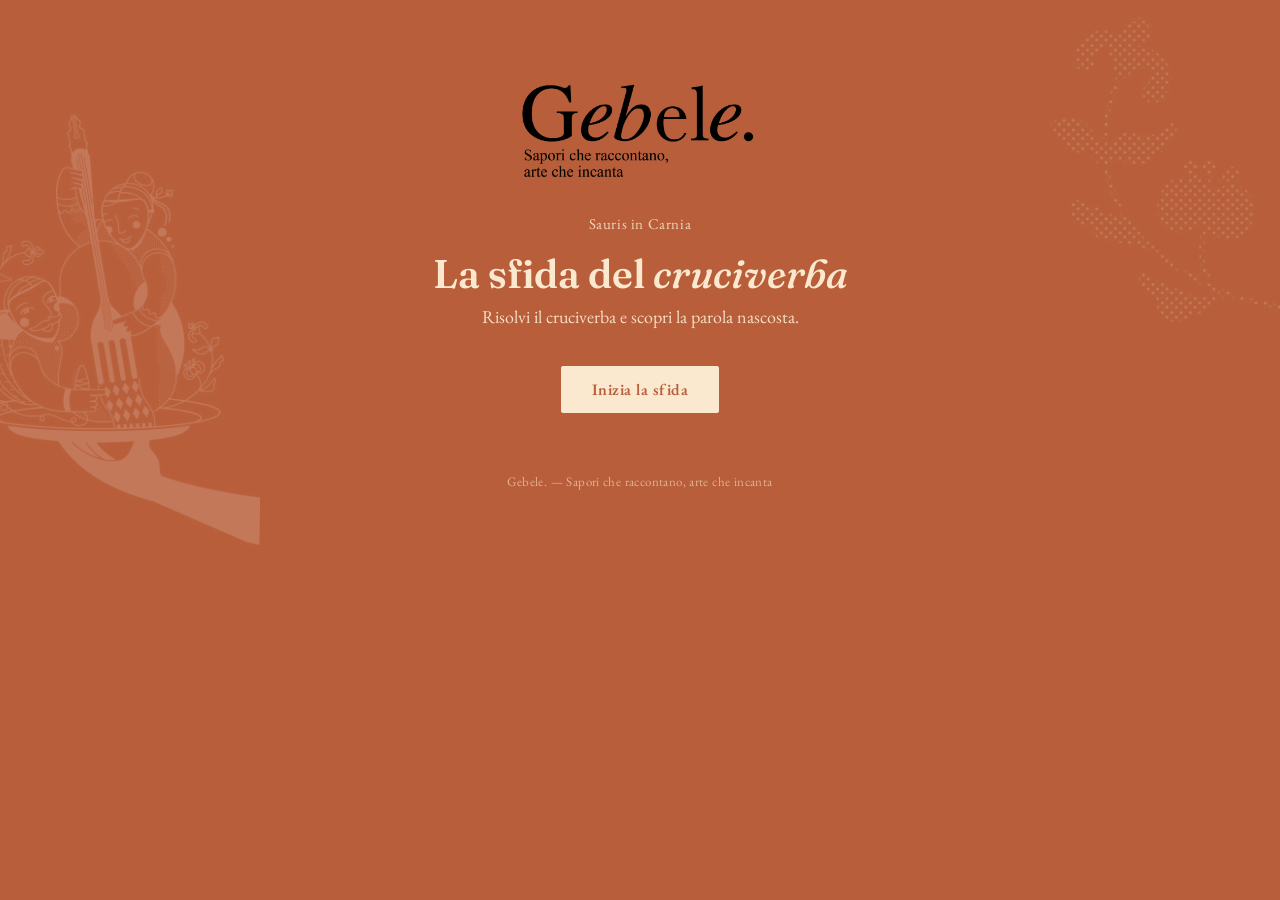
==== index.html @ 4e5e2b89 "Cruciverba Sauris per Gebele.: sito a tre pagine intro, cruciverba con parola nascosta e pagina di v" ====
<!DOCTYPE html>
<html lang="it">
<head>
<meta charset="UTF-8">
<meta name="viewport" content="width=device-width, initial-scale=1.0">
<title>Gebele. &mdash; La sfida del cruciverba</title>
<link rel="preconnect" href="https://fonts.googleapis.com">
<link rel="preconnect" href="https://fonts.gstatic.com" crossorigin>
<link href="https://fonts.googleapis.com/css2?family=Fraunces:ital,opsz,wght@0,9..144,400;0,9..144,600;1,9..144,500&family=EB+Garamond:ital,wght@0,400;0,600;1,400&display=swap" rel="stylesheet">
<link rel="stylesheet" href="style.css">
</head>
<body>

  <img class="decor top-right" src="img/dotted.jpg" alt="">
  <img class="decor bottom-left" src="img/fork.jpg" alt="">

  <div class="wrap">
    <header>
      <img class="logo" src="img/logo.jpg" alt="Gebele.">
    </header>
    <p class="kicker">Sauris in Carnia</p>
    <h1 class="title">La sfida del <em>cruciverba</em></h1>
    <p class="intro">Risolvi il cruciverba e scopri la parola nascosta.</p>

    <div class="cta">
      <a class="btn primary" href="cruciverba.html">Inizia la sfida</a>
    </div>

    <footer>Gebele. &mdash; Sapori che raccontano, arte che incanta</footer>
  </div>

<script src="script.js"></script>
</body>
</html>
---- style.css ----
:root {
    --bg: #b85e3a;
    --cream: #fbe9cf;
    --ink: #1c1108;
    --yellow: #f2c14e;
    --yellow-ink: #5b3d0a;
  }
  * { box-sizing: border-box; }
  html, body {
    margin: 0;
    padding: 0;
    background: var(--bg);
    color: var(--cream);
    font-family: 'EB Garamond', Georgia, serif;
  }
  body {
    display: flex;
    flex-direction: column;
    align-items: center;
    padding: 48px 20px 80px;
    position: relative;
    overflow-x: hidden;
  }

  .decor {
    position: absolute;
    opacity: 0.16;
    mix-blend-mode: screen;
    filter: invert(1);
    pointer-events: none;
    z-index: 0;
  }
  .decor.top-right { top: -40px; right: -60px; width: 320px; }
  .decor.bottom-left { bottom: 0; left: -80px; width: 340px; transform: scaleX(-1); }

  .wrap {
    position: relative;
    z-index: 1;
    width: 100%;
    max-width: 760px;
  }

  header {
    text-align: center;
    margin-bottom: 8px;
    /* .wrap crea uno stacking context: senza uno sfondo qui il multiply del logo
       non ha nulla con cui fondersi e il JPEG mostra il suo riquadro bianco. */
    background: var(--bg);
  }
  header img.logo {
    width: min(340px, 70vw);
    mix-blend-mode: multiply;
  }

  .kicker {
    text-align: center;
    font-family: 'EB Garamond', serif;
    letter-spacing: 0.04em;
    font-size: 15px;
    color: var(--cream);
    opacity: 0.85;
    margin: 6px 0 2px;
  }

  h1.title {
    font-family: 'Fraunces', serif;
    font-weight: 600;
    font-size: clamp(28px, 5vw, 40px);
    text-align: center;
    margin: 18px 0 6px;
    line-height: 1.15;
  }
  h1.title em {
    font-style: italic;
    font-weight: 500;
  }

  p.intro {
    text-align: center;
    max-width: 480px;
    margin: 0 auto 36px;
    font-size: 18px;
    line-height: 1.5;
    color: var(--cream);
    opacity: 0.92;
  }

  .board-frame {
    background: rgba(0,0,0,0.14);
    border: 1px solid rgba(251,233,207,0.35);
    border-radius: 4px;
    padding: 24px 18px;
    margin-bottom: 12px;
    overflow-x: auto;
  }

  .grid {
    display: grid;
    grid-template-columns: repeat(15, minmax(24px, 34px));
    grid-template-rows: repeat(9, minmax(24px, 34px));
    gap: 3px;
    width: max-content;
    margin: 0 auto;
  }

  .cell {
    position: relative;
    background: var(--cream);
    border-radius: 2px;
  }
  .cell.hl {
    background: var(--yellow);
  }
  .cell input {
    width: 100%;
    height: 100%;
    border: none;
    background: transparent;
    text-align: center;
    text-transform: uppercase;
    font-family: 'Fraunces', serif;
    font-weight: 600;
    font-size: 16px;
    color: var(--ink);
    caret-color: var(--ink);
    padding: 0;
  }
  .cell.hl input { color: var(--yellow-ink); }
  .cell input:focus { outline: 2px solid var(--ink); outline-offset: -2px; }
  .cell.correct { box-shadow: inset 0 0 0 2px #3c6e3c; }
  .cell.wrong { box-shadow: inset 0 0 0 2px #8a2e2e; }

  .clue-num {
    position: absolute;
    top: 1px;
    left: 2px;
    font-size: 8px;
    font-family: 'EB Garamond', serif;
    color: var(--ink);
    opacity: 0.55;
    line-height: 1;
  }

  .hint {
    text-align: center;
    font-size: 14px;
    letter-spacing: 0.02em;
    color: var(--cream);
    opacity: 0.75;
    margin: 10px 0 40px;
  }
  .hint .sw {
    display: inline-block;
    width: 10px; height: 10px;
    background: var(--yellow);
    border-radius: 1px;
    margin-right: 6px;
    vertical-align: middle;
  }

  h2.section-title {
    font-family: 'Fraunces', serif;
    font-weight: 600;
    font-size: 22px;
    text-align: left;
    margin: 0 0 18px;
    border-bottom: 1px solid rgba(251,233,207,0.3);
    padding-bottom: 10px;
  }

  ul.clues {
    list-style: none;
    margin: 0 0 44px;
    padding: 0;
    display: flex;
    flex-direction: column;
    gap: 18px;
  }
  li.clue {
    display: flex;
    gap: 14px;
  }
  .clue-index {
    font-family: 'Fraunces', serif;
    font-weight: 600;
    font-size: 18px;
    color: var(--yellow);
    min-width: 22px;
  }
  .clue-title {
    margin: 0 0 3px;
    font-family: 'Fraunces', serif;
    font-style: italic;
    font-weight: 500;
    font-size: 16px;
    color: var(--cream);
  }
  .clue-text {
    margin: 0;
    font-size: 15.5px;
    line-height: 1.48;
    color: var(--cream);
    opacity: 0.88;
  }

  .actions {
    display: flex;
    justify-content: center;
    gap: 12px;
    margin-bottom: 20px;
  }
  button {
    font-family: 'EB Garamond', serif;
    font-size: 16px;
    letter-spacing: 0.03em;
    padding: 12px 30px;
    border-radius: 2px;
    border: 1px solid var(--cream);
    background: transparent;
    color: var(--cream);
    cursor: pointer;
  }
  button.primary {
    background: var(--cream);
    color: var(--bg);
    font-weight: 600;
  }
  button:hover { opacity: 0.85; }

  /* DEBUG: pulsante temporaneo di autocompletamento — rimuovere prima della pubblicazione definitiva */
  button.debug {
    border-style: dashed;
    font-size: 13px;
    opacity: 0.75;
  }

  #feedback {
    text-align: center;
    min-height: 28px;
    font-size: 15px;
    margin-bottom: 10px;
  }
  #feedback.ok { color: #c9e6b8; }
  #feedback.bad { color: #f1b5b5; }

  #reveal {
    display: none;
    text-align: center;
    margin-top: 10px;
    padding: 24px;
    border: 1px solid var(--yellow);
    background: rgba(242,193,78,0.1);
  }
  #reveal.show { display: block; }
  #reveal .word {
    font-family: 'Fraunces', serif;
    font-weight: 600;
    font-size: 32px;
    letter-spacing: 0.08em;
    color: var(--yellow);
    margin: 6px 0 4px;
  }
  #reveal p { margin: 0; font-size: 15px; opacity: 0.9; }

  footer {
    text-align: center;
    margin-top: 60px;
    font-size: 13px;
    opacity: 0.6;
    letter-spacing: 0.03em;
  }

  @media (max-width: 480px) {
    .grid { grid-template-columns: repeat(15, minmax(20px, 26px)); grid-template-rows: repeat(9, minmax(20px, 26px)); }
    .cell input { font-size: 13px; }
  }
  /* ============================================================
     ELEMENTI CONDIVISI DALLE TRE PAGINE
     ============================================================ */

  [hidden] { display: none !important; }

  /* Link che deve avere lo stesso aspetto dei pulsanti */
  a.btn {
    display: inline-block;
    font-family: 'EB Garamond', serif;
    font-size: 16px;
    letter-spacing: 0.03em;
    padding: 12px 30px;
    border-radius: 2px;
    border: 1px solid var(--cream);
    background: transparent;
    color: var(--cream);
    text-decoration: none;
    cursor: pointer;
  }
  a.btn.primary {
    background: var(--cream);
    color: var(--bg);
    font-weight: 600;
  }
  a.btn:hover { opacity: 0.85; }

  .cta {
    display: flex;
    justify-content: center;
    margin: 28px 0 8px;
  }

  /* ============================================================
     PAGINA "HAI VINTO!"
     ============================================================ */

  h1.win-title {
    font-size: clamp(36px, 8vw, 64px);
    letter-spacing: 0.06em;
    margin: 24px 0 18px;
  }

  .win-word {
    font-family: 'Fraunces', serif;
    font-weight: 600;
    font-size: clamp(30px, 6vw, 44px);
    letter-spacing: 0.1em;
    text-align: center;
    color: var(--yellow);
    margin: 6px 0 22px;
  }

  .reward-slot {
    max-width: 480px;
    margin: 32px auto 0;
    padding: 24px;
    text-align: center;
    border: 1px dashed rgba(251,233,207,0.45);
    border-radius: 2px;
  }
  .reward-placeholder {
    margin: 0;
    font-size: 15px;
    opacity: 0.75;
  }
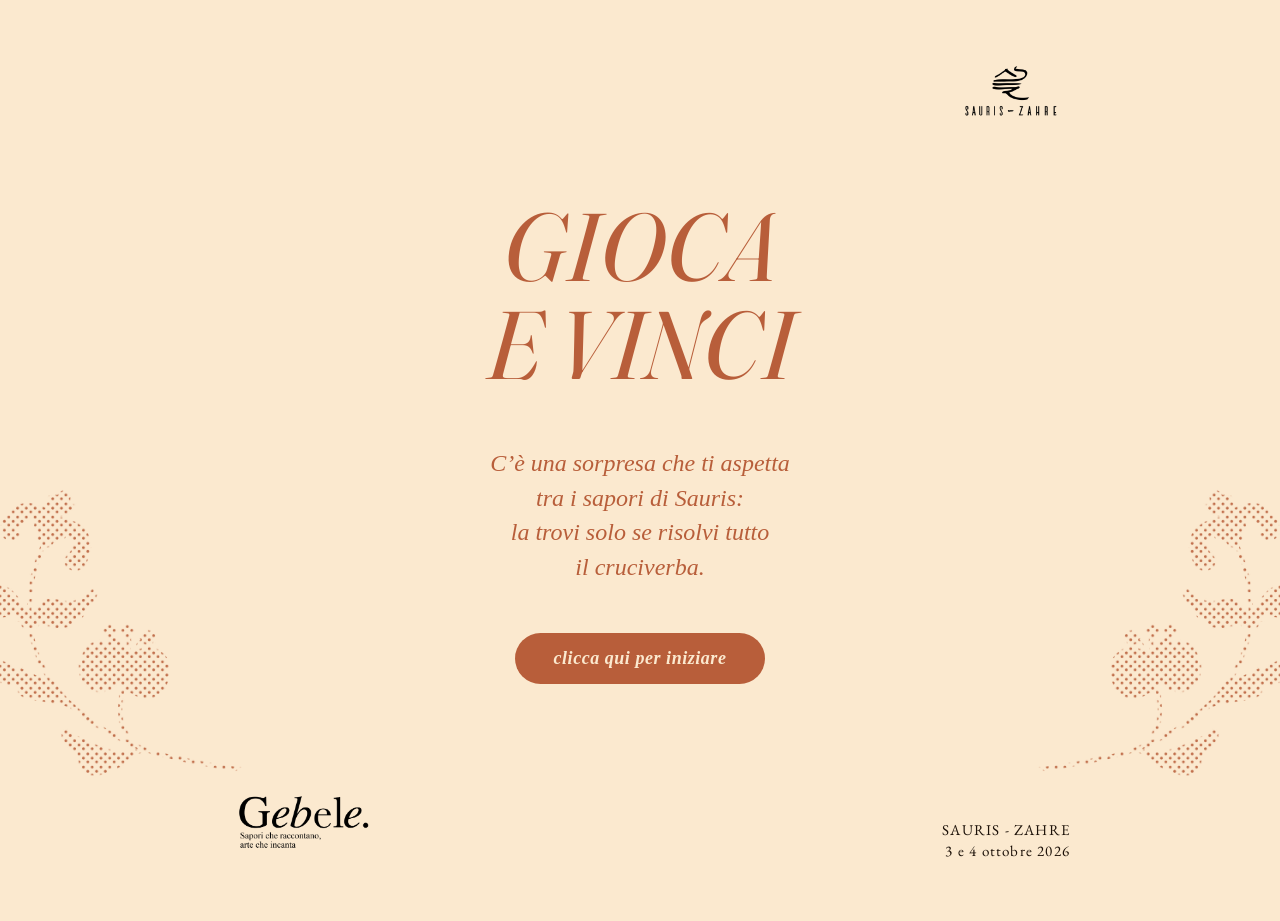
==== commit 4e3b048d: "Contenuti definitivi dal PDF di design Tre pagine allineate a Copia/Cruciverba-finale: testi reali, " ====
--- a/index.html
+++ b/index.html
@@ -3,30 +3,34 @@
 <head>
 <meta charset="UTF-8">
 <meta name="viewport" content="width=device-width, initial-scale=1.0">
-<title>Gebele. &mdash; La sfida del cruciverba</title>
+<title>Gebele. &mdash; Gioca e vinci</title>
 <link rel="preconnect" href="https://fonts.googleapis.com">
 <link rel="preconnect" href="https://fonts.gstatic.com" crossorigin>
 <link href="https://fonts.googleapis.com/css2?family=Fraunces:ital,opsz,wght@0,9..144,400;0,9..144,600;1,9..144,500&family=EB+Garamond:ital,wght@0,400;0,600;1,400&display=swap" rel="stylesheet">
 <link rel="stylesheet" href="style.css">
 </head>
-<body>
+<body class="page-home">
 
-  <img class="decor top-right" src="img/dotted.jpg" alt="">
-  <img class="decor bottom-left" src="img/fork.jpg" alt="">
+  <img class="decor bottom-left" src="img/dotted-terracotta.png" alt="">
+  <img class="decor bottom-right" src="img/dotted-terracotta.png" alt="">
 
   <div class="wrap">
-    <header>
-      <img class="logo" src="img/logo.jpg" alt="Gebele.">
-    </header>
-    <p class="kicker">Sauris in Carnia</p>
-    <h1 class="title">La sfida del <em>cruciverba</em></h1>
-    <p class="intro">Risolvi il cruciverba e scopri la parola nascosta.</p>
+    <div class="brandbar">
+      <img class="brandmark" src="img/sauris-zahre.png" alt="Sauris - Zahre">
+    </div>
+    <h1 class="title display">GIOCA<br>E VINCI</h1>
+    <p class="intro lead">C&rsquo;&egrave; una sorpresa che ti aspetta<br>
+      tra i sapori di Sauris:<br>
+      la trovi solo se risolvi tutto<br>
+      il cruciverba.</p>
 
     <div class="cta">
-      <a class="btn primary" href="cruciverba.html">Inizia la sfida</a>
+      <a class="btn primary pill" href="cruciverba.html">clicca qui per iniziare</a>
     </div>
-
-    <footer>Gebele. &mdash; Sapori che raccontano, arte che incanta</footer>
+    <footer class="page-footer">
+      <img class="footer-logo" src="img/logo.png" alt="Gebele. Sapori che raccontano, arte che incanta">
+      <p class="footer-event">SAURIS - ZAHRE<br>3 e 4 ottobre 2026</p>
+    </footer>
   </div>
 
 <script src="script.js"></script>
--- a/style.css
+++ b/style.css
@@ -1,66 +1,77 @@
-:root {
-    --bg: #b85e3a;
-    --cream: #fbe9cf;
-    --ink: #1c1108;
-    --yellow: #f2c14e;
-    --yellow-ink: #5b3d0a;
+/* Gebele. — Cruciverba Sauris
+   Palette e impaginazione derivate da Copia/Cruciverba.pdf:
+   fondo crema, testi e segni in terracotta, marchi in nero. */
+
+  :root {
+    --bg: #fbe9cf;        /* fondo pagina, crema */
+    --brand: #b85e3a;     /* testi, bordi e pulsanti, terracotta */
+    --ink: #1c1108;       /* nero dei marchi e dei disegni */
+    --ok: #3c6e3c;
+    --ko: #8a2e2e;
   }
   * { box-sizing: border-box; }
+  [hidden] { display: none !important; }
+
   html, body {
     margin: 0;
     padding: 0;
     background: var(--bg);
-    color: var(--cream);
+    color: var(--brand);
     font-family: 'EB Garamond', Georgia, serif;
   }
   body {
     display: flex;
     flex-direction: column;
     align-items: center;
-    padding: 48px 20px 80px;
+    padding: 32px 20px 60px;
     position: relative;
     overflow-x: hidden;
   }
 
+  /* Nel PDF finale la pagina del cruciverba ha la palette invertita rispetto
+     alle altre due: fondo terracotta, testi e griglia in crema. */
+  body.page-crossword {
+    --bg: #b85e3a;
+    --brand: #fbe9cf;
+    --ok: #c9e6b8;
+    --ko: #f1b5b5;
+  }
+  /* I marchi sono PNG neri con trasparenza: sul fondo terracotta si schiariscono. */
+  body.page-crossword .brandmark,
+  body.page-crossword .footer-logo { filter: invert(1); }
+  body.page-crossword footer.page-footer { color: var(--brand); }
+
+  /* Illustrazioni a puntinato, gia' tinte di terracotta con trasparenza */
   .decor {
     position: absolute;
-    opacity: 0.16;
-    mix-blend-mode: screen;
-    filter: invert(1);
     pointer-events: none;
     z-index: 0;
-  }
-  .decor.top-right { top: -40px; right: -60px; width: 320px; }
-  .decor.bottom-left { bottom: 0; left: -80px; width: 340px; transform: scaleX(-1); }
+    opacity: 0.9;
+  }
+  .page-home .decor.bottom-left { bottom: 60px; left: -50px; width: min(300px, 34vw); }
+  .page-home .decor.bottom-right { bottom: 60px; right: -50px; width: min(300px, 34vw); transform: scaleX(-1); }
+  .page-win .decor.top-left { top: -20px; left: -40px; width: min(300px, 34vw); transform: rotate(-12deg); }
 
   .wrap {
     position: relative;
     z-index: 1;
     width: 100%;
-    max-width: 760px;
-  }
-
-  header {
-    text-align: center;
-    margin-bottom: 8px;
-    /* .wrap crea uno stacking context: senza uno sfondo qui il multiply del logo
-       non ha nulla con cui fondersi e il JPEG mostra il suo riquadro bianco. */
-    background: var(--bg);
-  }
-  header img.logo {
-    width: min(340px, 70vw);
-    mix-blend-mode: multiply;
-  }
-
-  .kicker {
-    text-align: center;
-    font-family: 'EB Garamond', serif;
-    letter-spacing: 0.04em;
-    font-size: 15px;
-    color: var(--cream);
-    opacity: 0.85;
-    margin: 6px 0 2px;
-  }
+    max-width: 860px;
+  }
+
+  /* Marchio Sauris-Zahre in alto a destra */
+  .brandbar {
+    width: fit-content;
+    margin: 0 0 8px auto;
+  }
+  .brandmark {
+    display: block;
+    width: 118px;
+  }
+
+  /* ------------------------------------------------------------
+     TITOLI E TESTI
+     ------------------------------------------------------------ */
 
   h1.title {
     font-family: 'Fraunces', serif;
@@ -69,47 +80,82 @@
     text-align: center;
     margin: 18px 0 6px;
     line-height: 1.15;
-  }
-  h1.title em {
+    color: var(--brand);
+  }
+  h1.title em { font-style: italic; font-weight: 500; }
+
+  h1.title.display {
+    font-size: clamp(46px, 11vw, 96px);
+    font-style: italic;
+    font-weight: 400;
+    line-height: 1.02;
+    letter-spacing: 0.01em;
+    margin: 48px 0 52px;
+  }
+
+  h1.title.script-title,
+  h1.title.display-script {
     font-style: italic;
     font-weight: 500;
+    text-transform: lowercase;
+  }
+  h1.title.script-title {
+    font-size: clamp(30px, 6vw, 46px);
+    text-align: left;
+    margin: 8px 0 44px;
+  }
+  h1.title.display-script {
+    font-size: clamp(44px, 10vw, 84px);
+    margin: 28px 0 26px;
   }
 
   p.intro {
     text-align: center;
-    max-width: 480px;
-    margin: 0 auto 36px;
+    max-width: 560px;
+    margin: 0 auto 22px;
     font-size: 18px;
     line-height: 1.5;
-    color: var(--cream);
-    opacity: 0.92;
-  }
+    color: var(--brand);
+  }
+  p.intro.lead {
+    font-style: italic;
+    font-size: clamp(19px, 2.4vw, 24px);
+    line-height: 1.45;
+    margin-bottom: 48px;
+  }
+
+  .win-kicker {
+    text-align: center;
+    font-style: italic;
+    letter-spacing: 0.05em;
+    font-size: clamp(15px, 2vw, 19px);
+    margin: 0 0 4px;
+    color: var(--brand);
+  }
+
+  /* ------------------------------------------------------------
+     GRIGLIA
+     ------------------------------------------------------------ */
 
   .board-frame {
-    background: rgba(0,0,0,0.14);
-    border: 1px solid rgba(251,233,207,0.35);
-    border-radius: 4px;
-    padding: 24px 18px;
-    margin-bottom: 12px;
+    padding: 0 0 8px;
+    margin-bottom: 40px;
     overflow-x: auto;
   }
 
   .grid {
     display: grid;
-    grid-template-columns: repeat(15, minmax(24px, 34px));
-    grid-template-rows: repeat(9, minmax(24px, 34px));
-    gap: 3px;
+    grid-template-columns: repeat(11, minmax(28px, 42px));
+    grid-template-rows: repeat(9, minmax(28px, 42px));
     width: max-content;
     margin: 0 auto;
   }
 
   .cell {
     position: relative;
-    background: var(--cream);
-    border-radius: 2px;
-  }
-  .cell.hl {
-    background: var(--yellow);
+    background: transparent;
+    border: 2px solid var(--brand);
+    margin: -1px;
   }
   .cell input {
     width: 100%;
@@ -120,110 +166,85 @@
     text-transform: uppercase;
     font-family: 'Fraunces', serif;
     font-weight: 600;
-    font-size: 16px;
-    color: var(--ink);
-    caret-color: var(--ink);
+    font-size: 18px;
+    color: var(--brand);
+    caret-color: var(--brand);
     padding: 0;
   }
-  .cell.hl input { color: var(--yellow-ink); }
-  .cell input:focus { outline: 2px solid var(--ink); outline-offset: -2px; }
-  .cell.correct { box-shadow: inset 0 0 0 2px #3c6e3c; }
-  .cell.wrong { box-shadow: inset 0 0 0 2px #8a2e2e; }
+  .cell input:focus {
+    outline: 2px solid var(--brand);
+    outline-offset: -2px;
+    background: rgba(184,94,58,0.08);
+  }
+  .cell.correct { box-shadow: inset 0 0 0 2px var(--ok); }
+  .cell.wrong { box-shadow: inset 0 0 0 2px var(--ko); }
 
   .clue-num {
     position: absolute;
     top: 1px;
-    left: 2px;
-    font-size: 8px;
+    left: 3px;
+    font-size: 10px;
     font-family: 'EB Garamond', serif;
-    color: var(--ink);
-    opacity: 0.55;
+    font-style: italic;
+    color: var(--brand);
     line-height: 1;
   }
 
-  .hint {
-    text-align: center;
-    font-size: 14px;
-    letter-spacing: 0.02em;
-    color: var(--cream);
-    opacity: 0.75;
-    margin: 10px 0 40px;
-  }
-  .hint .sw {
-    display: inline-block;
-    width: 10px; height: 10px;
-    background: var(--yellow);
-    border-radius: 1px;
-    margin-right: 6px;
-    vertical-align: middle;
-  }
-
-  h2.section-title {
-    font-family: 'Fraunces', serif;
-    font-weight: 600;
-    font-size: 22px;
-    text-align: left;
-    margin: 0 0 18px;
-    border-bottom: 1px solid rgba(251,233,207,0.3);
-    padding-bottom: 10px;
-  }
+  /* ------------------------------------------------------------
+     INDOVINELLI
+     ------------------------------------------------------------ */
 
   ul.clues {
     list-style: none;
-    margin: 0 0 44px;
+    margin: 0 0 40px;
     padding: 0;
-    display: flex;
-    flex-direction: column;
-    gap: 18px;
-  }
-  li.clue {
-    display: flex;
-    gap: 14px;
-  }
+    display: grid;
+    grid-template-columns: repeat(2, minmax(0, 1fr));
+    gap: 20px 44px;
+  }
+  li.clue { display: flex; gap: 12px; }
   .clue-index {
-    font-family: 'Fraunces', serif;
-    font-weight: 600;
-    font-size: 18px;
-    color: var(--yellow);
-    min-width: 22px;
-  }
-  .clue-title {
-    margin: 0 0 3px;
-    font-family: 'Fraunces', serif;
-    font-style: italic;
-    font-weight: 500;
+    font-family: 'EB Garamond', serif;
+    font-style: italic;
     font-size: 16px;
-    color: var(--cream);
+    color: var(--brand);
+    min-width: 20px;
   }
   .clue-text {
     margin: 0;
+    font-style: italic;
     font-size: 15.5px;
-    line-height: 1.48;
-    color: var(--cream);
-    opacity: 0.88;
-  }
+    line-height: 1.45;
+    color: var(--brand);
+  }
+
+  /* ------------------------------------------------------------
+     PULSANTI E ESITO
+     ------------------------------------------------------------ */
 
   .actions {
     display: flex;
     justify-content: center;
+    flex-wrap: wrap;
     gap: 12px;
-    margin-bottom: 20px;
+    margin-bottom: 18px;
   }
   button {
     font-family: 'EB Garamond', serif;
     font-size: 16px;
     letter-spacing: 0.03em;
     padding: 12px 30px;
-    border-radius: 2px;
-    border: 1px solid var(--cream);
+    border-radius: 999px;
+    border: 1px solid var(--brand);
     background: transparent;
-    color: var(--cream);
+    color: var(--brand);
     cursor: pointer;
   }
   button.primary {
-    background: var(--cream);
+    background: var(--brand);
     color: var(--bg);
     font-weight: 600;
+    border-color: var(--brand);
   }
   button:hover { opacity: 0.85; }
 
@@ -231,73 +252,32 @@
   button.debug {
     border-style: dashed;
     font-size: 13px;
-    opacity: 0.75;
-  }
-
-  #feedback {
-    text-align: center;
-    min-height: 28px;
-    font-size: 15px;
-    margin-bottom: 10px;
-  }
-  #feedback.ok { color: #c9e6b8; }
-  #feedback.bad { color: #f1b5b5; }
-
-  #reveal {
-    display: none;
-    text-align: center;
-    margin-top: 10px;
-    padding: 24px;
-    border: 1px solid var(--yellow);
-    background: rgba(242,193,78,0.1);
-  }
-  #reveal.show { display: block; }
-  #reveal .word {
-    font-family: 'Fraunces', serif;
-    font-weight: 600;
-    font-size: 32px;
-    letter-spacing: 0.08em;
-    color: var(--yellow);
-    margin: 6px 0 4px;
-  }
-  #reveal p { margin: 0; font-size: 15px; opacity: 0.9; }
-
-  footer {
-    text-align: center;
-    margin-top: 60px;
-    font-size: 13px;
-    opacity: 0.6;
-    letter-spacing: 0.03em;
-  }
-
-  @media (max-width: 480px) {
-    .grid { grid-template-columns: repeat(15, minmax(20px, 26px)); grid-template-rows: repeat(9, minmax(20px, 26px)); }
-    .cell input { font-size: 13px; }
-  }
-  /* ============================================================
-     ELEMENTI CONDIVISI DALLE TRE PAGINE
-     ============================================================ */
-
-  [hidden] { display: none !important; }
-
-  /* Link che deve avere lo stesso aspetto dei pulsanti */
+    opacity: 0.7;
+  }
+
   a.btn {
     display: inline-block;
     font-family: 'EB Garamond', serif;
     font-size: 16px;
     letter-spacing: 0.03em;
     padding: 12px 30px;
-    border-radius: 2px;
-    border: 1px solid var(--cream);
+    border-radius: 999px;
+    border: 1px solid var(--brand);
     background: transparent;
-    color: var(--cream);
+    color: var(--brand);
     text-decoration: none;
     cursor: pointer;
   }
   a.btn.primary {
-    background: var(--cream);
+    background: var(--brand);
     color: var(--bg);
     font-weight: 600;
+  }
+  a.btn.pill {
+    padding: 14px 38px;
+    font-style: italic;
+    font-size: 18px;
+    border-color: transparent;
   }
   a.btn:hover { opacity: 0.85; }
 
@@ -307,36 +287,84 @@
     margin: 28px 0 8px;
   }
 
-  /* ============================================================
-     PAGINA "HAI VINTO!"
-     ============================================================ */
-
-  h1.win-title {
-    font-size: clamp(36px, 8vw, 64px);
-    letter-spacing: 0.06em;
-    margin: 24px 0 18px;
-  }
+  #feedback {
+    text-align: center;
+    min-height: 28px;
+    font-size: 15px;
+    margin-bottom: 10px;
+    color: var(--brand);
+  }
+  #feedback.ok { color: var(--ok); }
+  #feedback.bad { color: var(--ko); }
+
+  #reveal {
+    display: none;
+    text-align: center;
+    margin-top: 10px;
+    padding: 24px;
+    border: 1px solid var(--brand);
+    border-radius: 4px;
+    background: rgba(184,94,58,0.07);
+  }
+  #reveal.show { display: block; }
+  #reveal .word {
+    font-family: 'Fraunces', serif;
+    font-weight: 600;
+    font-size: 32px;
+    letter-spacing: 0.08em;
+    color: var(--brand);
+    margin: 6px 0 4px;
+  }
+  #reveal p { margin: 0; font-size: 15px; }
 
   .win-word {
     font-family: 'Fraunces', serif;
     font-weight: 600;
     font-size: clamp(30px, 6vw, 44px);
-    letter-spacing: 0.1em;
-    text-align: center;
-    color: var(--yellow);
-    margin: 6px 0 22px;
-  }
-
-  .reward-slot {
-    max-width: 480px;
-    margin: 32px auto 0;
-    padding: 24px;
-    text-align: center;
-    border: 1px dashed rgba(251,233,207,0.45);
-    border-radius: 2px;
-  }
-  .reward-placeholder {
+    letter-spacing: 0.08em;
+    text-align: center;
+    color: var(--brand);
+    margin: 4px 0 26px;
+  }
+
+  /* ------------------------------------------------------------
+     PIEDE DI PAGINA
+     ------------------------------------------------------------ */
+
+  footer.page-footer {
+    display: flex;
+    align-items: flex-end;
+    justify-content: space-between;
+    gap: 24px;
+    margin-top: 72px;
+    padding-top: 20px;
+    font-size: 13px;
+    letter-spacing: 0.03em;
+    color: var(--ink);
+  }
+  .footer-logo {
+    width: min(190px, 44vw);
+  }
+  .footer-event {
     margin: 0;
+    text-align: right;
+    line-height: 1.4;
+    letter-spacing: 0.08em;
     font-size: 15px;
-    opacity: 0.75;
-  }
+  }
+
+  @media (max-width: 760px) {
+    ul.clues { grid-template-columns: 1fr; gap: 18px; }
+  }
+
+  @media (max-width: 480px) {
+    .grid {
+      grid-template-columns: repeat(11, minmax(24px, 30px));
+      grid-template-rows: repeat(9, minmax(24px, 30px));
+    }
+    .cell input { font-size: 14px; }
+    h1.title.script-title { text-align: center; }
+    footer.page-footer { flex-direction: column; align-items: center; text-align: center; }
+    .footer-event { text-align: center; }
+    .brandmark { margin: 0 auto 8px; }
+  }
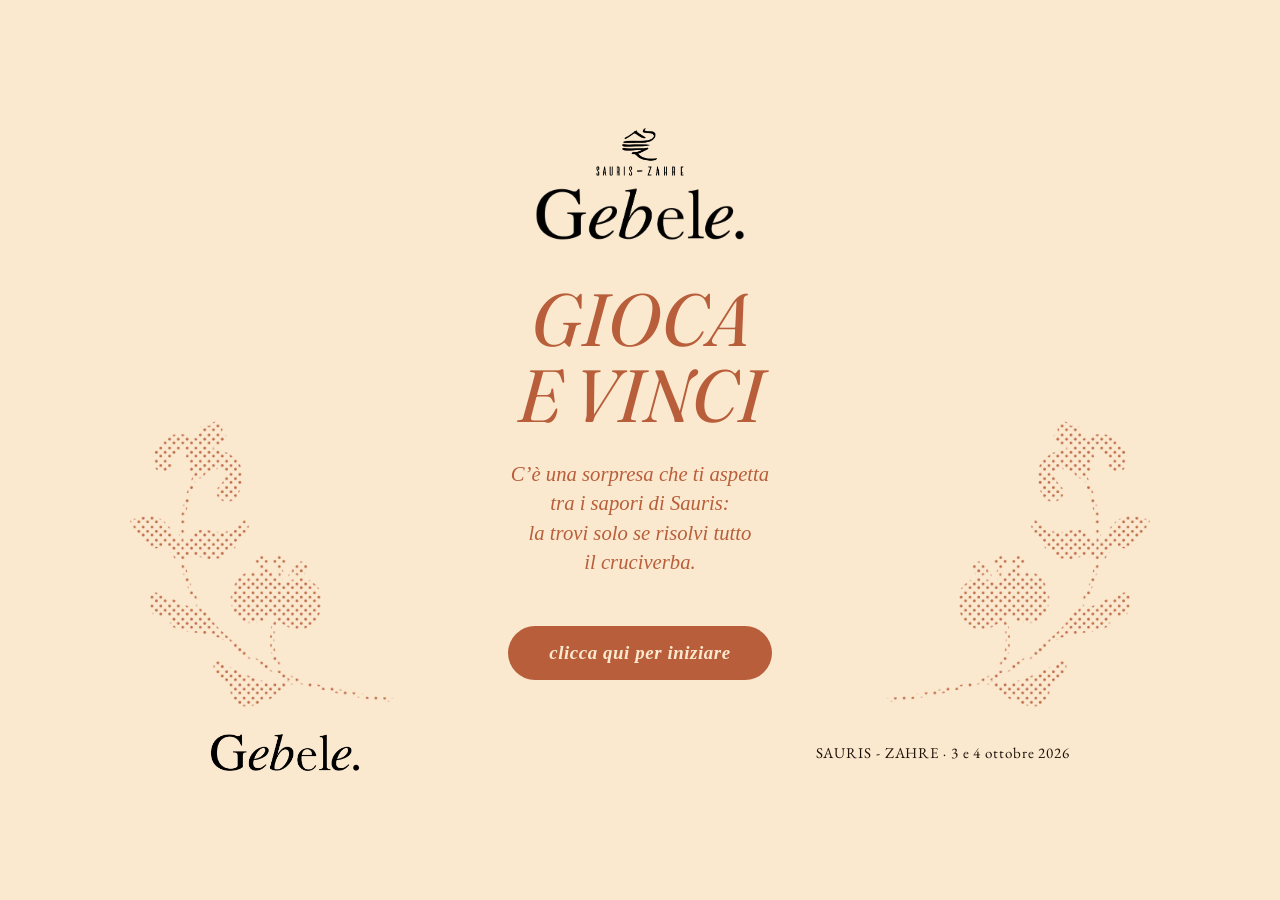
==== commit 33329945: "Ritocchi: mobile-first, testata coi due marchi, redirect diretto - CSS riscritto partendo dal telefo" ====
--- a/index.html
+++ b/index.html
@@ -15,9 +15,10 @@
   <img class="decor bottom-right" src="img/dotted-terracotta.png" alt="">
 
   <div class="wrap">
-    <div class="brandbar">
-      <img class="brandmark" src="img/sauris-zahre.png" alt="Sauris - Zahre">
-    </div>
+    <header class="masthead">
+      <img class="mark-sauris" src="img/sauris-zahre.png" alt="Sauris - Zahre">
+      <img class="mark-gebele" src="img/gebele-logo.png" alt="Gebele.">
+    </header>
     <h1 class="title display">GIOCA<br>E VINCI</h1>
     <p class="intro lead">C&rsquo;&egrave; una sorpresa che ti aspetta<br>
       tra i sapori di Sauris:<br>
@@ -28,8 +29,8 @@
       <a class="btn primary pill" href="cruciverba.html">clicca qui per iniziare</a>
     </div>
     <footer class="page-footer">
-      <img class="footer-logo" src="img/logo.png" alt="Gebele. Sapori che raccontano, arte che incanta">
-      <p class="footer-event">SAURIS - ZAHRE<br>3 e 4 ottobre 2026</p>
+      <img class="footer-logo" src="img/gebele-logo.png" alt="Gebele.">
+      <p class="footer-event">SAURIS - ZAHRE &middot; 3 e 4 ottobre 2026</p>
     </footer>
   </div>
 
--- a/style.css
+++ b/style.css
@@ -1,370 +1,410 @@
 /* Gebele. — Cruciverba Sauris
-   Palette e impaginazione derivate da Copia/Cruciverba.pdf:
-   fondo crema, testi e segni in terracotta, marchi in nero. */
-
-  :root {
-    --bg: #fbe9cf;        /* fondo pagina, crema */
-    --brand: #b85e3a;     /* testi, bordi e pulsanti, terracotta */
-    --ink: #1c1108;       /* nero dei marchi e dei disegni */
-    --ok: #3c6e3c;
-    --ko: #8a2e2e;
-  }
-  * { box-sizing: border-box; }
-  [hidden] { display: none !important; }
-
-  html, body {
-    margin: 0;
-    padding: 0;
-    background: var(--bg);
-    color: var(--brand);
-    font-family: 'EB Garamond', Georgia, serif;
-  }
-  body {
-    display: flex;
-    flex-direction: column;
-    align-items: center;
-    padding: 32px 20px 60px;
-    position: relative;
-    overflow-x: hidden;
-  }
-
-  /* Nel PDF finale la pagina del cruciverba ha la palette invertita rispetto
-     alle altre due: fondo terracotta, testi e griglia in crema. */
-  body.page-crossword {
-    --bg: #b85e3a;
-    --brand: #fbe9cf;
-    --ok: #c9e6b8;
-    --ko: #f1b5b5;
-  }
-  /* I marchi sono PNG neri con trasparenza: sul fondo terracotta si schiariscono. */
-  body.page-crossword .brandmark,
-  body.page-crossword .footer-logo { filter: invert(1); }
-  body.page-crossword footer.page-footer { color: var(--brand); }
-
-  /* Illustrazioni a puntinato, gia' tinte di terracotta con trasparenza */
-  .decor {
-    position: absolute;
-    pointer-events: none;
-    z-index: 0;
-    opacity: 0.9;
-  }
-  .page-home .decor.bottom-left { bottom: 60px; left: -50px; width: min(300px, 34vw); }
-  .page-home .decor.bottom-right { bottom: 60px; right: -50px; width: min(300px, 34vw); transform: scaleX(-1); }
-  .page-win .decor.top-left { top: -20px; left: -40px; width: min(300px, 34vw); transform: rotate(-12deg); }
-
-  .wrap {
-    position: relative;
-    z-index: 1;
-    width: 100%;
-    max-width: 860px;
-  }
-
-  /* Marchio Sauris-Zahre in alto a destra */
-  .brandbar {
-    width: fit-content;
-    margin: 0 0 8px auto;
-  }
-  .brandmark {
-    display: block;
-    width: 118px;
-  }
-
-  /* ------------------------------------------------------------
-     TITOLI E TESTI
-     ------------------------------------------------------------ */
-
-  h1.title {
-    font-family: 'Fraunces', serif;
-    font-weight: 600;
-    font-size: clamp(28px, 5vw, 40px);
-    text-align: center;
-    margin: 18px 0 6px;
-    line-height: 1.15;
-    color: var(--brand);
-  }
-  h1.title em { font-style: italic; font-weight: 500; }
-
-  h1.title.display {
-    font-size: clamp(46px, 11vw, 96px);
-    font-style: italic;
-    font-weight: 400;
-    line-height: 1.02;
-    letter-spacing: 0.01em;
-    margin: 48px 0 52px;
-  }
-
-  h1.title.script-title,
-  h1.title.display-script {
-    font-style: italic;
-    font-weight: 500;
-    text-transform: lowercase;
-  }
-  h1.title.script-title {
-    font-size: clamp(30px, 6vw, 46px);
-    text-align: left;
-    margin: 8px 0 44px;
-  }
-  h1.title.display-script {
-    font-size: clamp(44px, 10vw, 84px);
-    margin: 28px 0 26px;
-  }
-
-  p.intro {
-    text-align: center;
-    max-width: 560px;
-    margin: 0 auto 22px;
-    font-size: 18px;
-    line-height: 1.5;
-    color: var(--brand);
-  }
-  p.intro.lead {
-    font-style: italic;
-    font-size: clamp(19px, 2.4vw, 24px);
-    line-height: 1.45;
-    margin-bottom: 48px;
-  }
-
-  .win-kicker {
-    text-align: center;
-    font-style: italic;
-    letter-spacing: 0.05em;
-    font-size: clamp(15px, 2vw, 19px);
-    margin: 0 0 4px;
-    color: var(--brand);
-  }
-
-  /* ------------------------------------------------------------
-     GRIGLIA
-     ------------------------------------------------------------ */
-
-  .board-frame {
-    padding: 0 0 8px;
-    margin-bottom: 40px;
-    overflow-x: auto;
-  }
-
-  .grid {
-    display: grid;
-    grid-template-columns: repeat(11, minmax(28px, 42px));
-    grid-template-rows: repeat(9, minmax(28px, 42px));
-    width: max-content;
-    margin: 0 auto;
-  }
-
-  .cell {
-    position: relative;
-    background: transparent;
-    border: 2px solid var(--brand);
-    margin: -1px;
-  }
-  .cell input {
-    width: 100%;
-    height: 100%;
-    border: none;
-    background: transparent;
-    text-align: center;
-    text-transform: uppercase;
-    font-family: 'Fraunces', serif;
-    font-weight: 600;
-    font-size: 18px;
-    color: var(--brand);
-    caret-color: var(--brand);
-    padding: 0;
-  }
-  .cell input:focus {
-    outline: 2px solid var(--brand);
-    outline-offset: -2px;
-    background: rgba(184,94,58,0.08);
-  }
-  .cell.correct { box-shadow: inset 0 0 0 2px var(--ok); }
-  .cell.wrong { box-shadow: inset 0 0 0 2px var(--ko); }
-
-  .clue-num {
-    position: absolute;
-    top: 1px;
-    left: 3px;
-    font-size: 10px;
-    font-family: 'EB Garamond', serif;
-    font-style: italic;
-    color: var(--brand);
-    line-height: 1;
-  }
-
-  /* ------------------------------------------------------------
-     INDOVINELLI
-     ------------------------------------------------------------ */
+   Foglio di stile mobile-first: le regole base valgono per il telefono,
+   gli schermi piu' larghi sono gestiti nei blocchi @media (min-width: ...).
+   Palette e impaginazione derivate dal PDF di design. */
+
+:root {
+  --bg: #fbe9cf;         /* fondo pagina, crema */
+  --brand: #b85e3a;      /* testi, bordi e pulsanti, terracotta */
+  --ink: #1c1108;        /* nero dei marchi */
+  --yellow: #f2c14e;     /* colonna della parola nascosta */
+  --yellow-ink: #5b3d0a;
+  --ok: #3c6e3c;
+  --ko: #8a2e2e;
+}
+
+* { box-sizing: border-box; }
+[hidden] { display: none !important; }
+
+html, body {
+  margin: 0;
+  padding: 0;
+  background: var(--bg);
+  color: var(--brand);
+  font-family: 'EB Garamond', Georgia, serif;
+}
+
+body {
+  display: flex;
+  flex-direction: column;
+  align-items: center;
+  padding: 20px 14px 32px;
+  position: relative;
+  overflow-x: hidden;
+}
+
+/* La pagina del cruciverba ha la palette invertita, come nel PDF. */
+body.page-crossword {
+  --bg: #b85e3a;
+  --brand: #fbe9cf;
+  --ok: #c9e6b8;
+  --ko: #f1b5b5;
+}
+body.page-crossword .mark-sauris,
+body.page-crossword .mark-gebele { filter: invert(1); }
+
+.wrap {
+  position: relative;
+  z-index: 1;
+  width: 100%;
+  max-width: 860px;
+}
+
+/* ------------------------------------------------------------
+   DECORAZIONI — spostate verso l'interno, non piu' agli angoli estremi
+   ------------------------------------------------------------ */
+
+.decor {
+  position: absolute;
+  pointer-events: none;
+  z-index: 0;
+  opacity: 0.9;
+  width: 34vw;
+  max-width: 260px;
+}
+.page-home .decor.bottom-left { bottom: 12%; left: 5%; }
+.page-home .decor.bottom-right { bottom: 12%; right: 5%; transform: scaleX(-1); }
+.page-win .decor.top-left { top: 6%; left: 6%; transform: rotate(-12deg); }
+
+/* ------------------------------------------------------------
+   TESTATA: marchio del territorio sopra, marchio della campagna sotto
+   ------------------------------------------------------------ */
+
+.masthead {
+  display: flex;
+  flex-direction: column;
+  align-items: center;
+  gap: 10px;
+  margin-bottom: 18px;
+}
+.mark-sauris {
+  display: block;
+  width: auto;
+  height: clamp(30px, 5.4vh, 48px);
+}
+.mark-gebele {
+  display: block;
+  width: clamp(130px, 44vw, 210px);
+  height: auto;
+}
+
+/* ------------------------------------------------------------
+   TITOLI E TESTI
+   ------------------------------------------------------------ */
+
+h1.title {
+  font-family: 'Fraunces', serif;
+  font-weight: 600;
+  font-size: clamp(24px, 6vw, 36px);
+  text-align: center;
+  margin: 12px 0 6px;
+  line-height: 1.15;
+  color: var(--brand);
+}
+h1.title em { font-style: italic; font-weight: 500; }
+
+h1.title.display {
+  font-size: clamp(34px, 8.2vh, 78px);
+  font-style: italic;
+  font-weight: 400;
+  line-height: 1.02;
+  margin: clamp(10px, 3vh, 34px) 0;
+}
+
+h1.title.script-title,
+h1.title.display-script {
+  font-style: italic;
+  font-weight: 500;
+  text-transform: lowercase;
+}
+h1.title.script-title {
+  font-size: clamp(26px, 7vw, 44px);
+  margin: 4px 0 24px;
+}
+h1.title.display-script {
+  font-size: clamp(38px, 11vw, 78px);
+  margin: 18px 0;
+}
+
+p.intro {
+  text-align: center;
+  max-width: 560px;
+  margin: 0 auto 18px;
+  font-size: 16px;
+  line-height: 1.5;
+  color: var(--brand);
+}
+p.intro.lead {
+  font-style: italic;
+  font-size: clamp(15px, 2.3vh, 22px);
+  line-height: 1.42;
+  margin-bottom: clamp(12px, 3.4vh, 40px);
+}
+
+.win-kicker {
+  text-align: center;
+  font-style: italic;
+  letter-spacing: 0.05em;
+  font-size: clamp(13px, 3.6vw, 18px);
+  margin: 0 0 4px;
+  color: var(--brand);
+}
+
+/* ------------------------------------------------------------
+   HOME: tutto dentro una schermata, senza scorrimento
+   ------------------------------------------------------------ */
+
+body.page-home {
+  min-height: 100vh;
+  min-height: 100svh;
+  justify-content: center;
+  padding: 14px;
+}
+body.page-home .wrap {
+  display: flex;
+  flex-direction: column;
+  align-items: center;
+}
+body.page-home .masthead {
+  margin-bottom: clamp(4px, 1.6vh, 16px);
+  gap: clamp(4px, 1.2vh, 12px);
+}
+body.page-home .cta { margin: clamp(6px, 2vh, 24px) 0 clamp(8px, 2.4vh, 26px); }
+body.page-home .page-footer { margin-top: clamp(8px, 2.4vh, 34px); padding-top: 10px; }
+
+/* ------------------------------------------------------------
+   GRIGLIA
+   ------------------------------------------------------------ */
+
+.board-frame {
+  width: 100%;
+  padding: 0 0 4px;
+  margin-bottom: 28px;
+}
+
+.grid {
+  display: grid;
+  grid-template-columns: repeat(11, minmax(0, 1fr));
+  width: 100%;
+  max-width: 460px;
+  margin: 0 auto;
+}
+
+.cell {
+  position: relative;
+  aspect-ratio: 1;
+  background: transparent;
+  border: 2px solid var(--brand);
+  margin: -1px;
+}
+/* Colonna della parola nascosta: gialla anche sulla pagina invertita. */
+.cell.hl { background: var(--yellow); }
+
+.cell input {
+  width: 100%;
+  height: 100%;
+  border: none;
+  background: transparent;
+  text-align: center;
+  text-transform: uppercase;
+  font-family: 'Fraunces', serif;
+  font-weight: 600;
+  font-size: clamp(13px, 3.6vw, 18px);
+  color: var(--brand);
+  caret-color: var(--brand);
+  padding: 0;
+}
+.cell.hl input { color: var(--yellow-ink); caret-color: var(--yellow-ink); }
+.cell input:focus { outline: 2px solid var(--brand); outline-offset: -2px; }
+.cell.hl input:focus { outline-color: var(--yellow-ink); }
+.cell.correct { box-shadow: inset 0 0 0 2px var(--ok); }
+.cell.wrong { box-shadow: inset 0 0 0 2px var(--ko); }
+
+.clue-num {
+  position: absolute;
+  top: 0;
+  left: 2px;
+  font-size: 9px;
+  font-family: 'EB Garamond', serif;
+  font-style: italic;
+  color: var(--brand);
+  line-height: 1.2;
+}
+.cell.hl .clue-num { color: var(--yellow-ink); }
+
+/* ------------------------------------------------------------
+   INDOVINELLI
+   ------------------------------------------------------------ */
+
+ul.clues {
+  list-style: none;
+  margin: 0 0 28px;
+  padding: 0;
+  display: grid;
+  grid-template-columns: 1fr;
+  gap: 16px;
+}
+li.clue { display: flex; gap: 10px; }
+.clue-index {
+  font-family: 'EB Garamond', serif;
+  font-style: italic;
+  font-size: 15px;
+  color: var(--brand);
+  min-width: 18px;
+}
+.clue-text {
+  margin: 0;
+  font-style: italic;
+  font-size: 15px;
+  line-height: 1.45;
+  color: var(--brand);
+}
+
+/* ------------------------------------------------------------
+   PULSANTI ED ESITO
+   ------------------------------------------------------------ */
+
+.actions {
+  display: flex;
+  justify-content: center;
+  flex-wrap: wrap;
+  gap: 10px;
+  margin-bottom: 14px;
+}
+button {
+  font-family: 'EB Garamond', serif;
+  font-size: 16px;
+  letter-spacing: 0.03em;
+  padding: 11px 26px;
+  border-radius: 999px;
+  border: 1px solid var(--brand);
+  background: transparent;
+  color: var(--brand);
+  cursor: pointer;
+}
+button.primary {
+  background: var(--brand);
+  color: var(--bg);
+  font-weight: 600;
+}
+button:hover { opacity: 0.85; }
+
+/* DEBUG: pulsante temporaneo di autocompletamento — rimuovere prima della pubblicazione definitiva */
+button.debug {
+  border-style: dashed;
+  font-size: 13px;
+  opacity: 0.7;
+}
+
+a.btn {
+  display: inline-block;
+  font-family: 'EB Garamond', serif;
+  font-size: 16px;
+  letter-spacing: 0.03em;
+  padding: 11px 26px;
+  border-radius: 999px;
+  border: 1px solid var(--brand);
+  background: transparent;
+  color: var(--brand);
+  text-decoration: none;
+  cursor: pointer;
+}
+a.btn.primary {
+  background: var(--brand);
+  color: var(--bg);
+  font-weight: 600;
+}
+a.btn.pill {
+  padding: clamp(10px, 1.7vh, 15px) clamp(24px, 8vw, 40px);
+  font-style: italic;
+  font-size: clamp(15px, 2.1vh, 19px);
+  border-color: transparent;
+}
+a.btn:hover { opacity: 0.85; }
+
+.cta {
+  display: flex;
+  justify-content: center;
+  margin: 22px 0 8px;
+}
+
+#feedback {
+  text-align: center;
+  min-height: 26px;
+  font-size: 15px;
+  margin-bottom: 8px;
+  color: var(--brand);
+}
+#feedback.ok { color: var(--ok); }
+#feedback.bad { color: var(--ko); }
+
+.win-word {
+  font-family: 'Fraunces', serif;
+  font-weight: 600;
+  font-size: clamp(28px, 8vw, 42px);
+  letter-spacing: 0.08em;
+  text-align: center;
+  color: var(--brand);
+  margin: 4px 0 22px;
+}
+
+/* ------------------------------------------------------------
+   PIEDE DI PAGINA: marchio e date sempre sulla stessa riga
+   ------------------------------------------------------------ */
+
+footer.page-footer {
+  display: flex;
+  flex-direction: row;
+  align-items: center;
+  justify-content: space-between;
+  gap: 12px;
+  width: 100%;
+  margin-top: 44px;
+  padding-top: 14px;
+  color: var(--ink);
+}
+.footer-logo {
+  width: clamp(84px, 24vw, 150px);
+  height: auto;
+  flex: 0 0 auto;
+}
+.footer-event {
+  margin: 0;
+  text-align: right;
+  font-size: clamp(10px, 2.9vw, 14px);
+  letter-spacing: 0.06em;
+  line-height: 1.3;
+}
+
+/* ------------------------------------------------------------
+   SCHERMI PIU' LARGHI
+   ------------------------------------------------------------ */
+
+@media (min-width: 700px) {
+  body { padding: 32px 20px 60px; }
+
+  .masthead { gap: 14px; margin-bottom: 26px; }
+
+  h1.title.script-title { text-align: left; }
+
+  p.intro { font-size: 18px; }
 
   ul.clues {
-    list-style: none;
-    margin: 0 0 40px;
-    padding: 0;
-    display: grid;
     grid-template-columns: repeat(2, minmax(0, 1fr));
     gap: 20px 44px;
   }
-  li.clue { display: flex; gap: 12px; }
-  .clue-index {
-    font-family: 'EB Garamond', serif;
-    font-style: italic;
-    font-size: 16px;
-    color: var(--brand);
-    min-width: 20px;
-  }
-  .clue-text {
-    margin: 0;
-    font-style: italic;
-    font-size: 15.5px;
-    line-height: 1.45;
-    color: var(--brand);
-  }
-
-  /* ------------------------------------------------------------
-     PULSANTI E ESITO
-     ------------------------------------------------------------ */
-
-  .actions {
-    display: flex;
-    justify-content: center;
-    flex-wrap: wrap;
-    gap: 12px;
-    margin-bottom: 18px;
-  }
-  button {
-    font-family: 'EB Garamond', serif;
-    font-size: 16px;
-    letter-spacing: 0.03em;
-    padding: 12px 30px;
-    border-radius: 999px;
-    border: 1px solid var(--brand);
-    background: transparent;
-    color: var(--brand);
-    cursor: pointer;
-  }
-  button.primary {
-    background: var(--brand);
-    color: var(--bg);
-    font-weight: 600;
-    border-color: var(--brand);
-  }
-  button:hover { opacity: 0.85; }
-
-  /* DEBUG: pulsante temporaneo di autocompletamento — rimuovere prima della pubblicazione definitiva */
-  button.debug {
-    border-style: dashed;
-    font-size: 13px;
-    opacity: 0.7;
-  }
-
-  a.btn {
-    display: inline-block;
-    font-family: 'EB Garamond', serif;
-    font-size: 16px;
-    letter-spacing: 0.03em;
-    padding: 12px 30px;
-    border-radius: 999px;
-    border: 1px solid var(--brand);
-    background: transparent;
-    color: var(--brand);
-    text-decoration: none;
-    cursor: pointer;
-  }
-  a.btn.primary {
-    background: var(--brand);
-    color: var(--bg);
-    font-weight: 600;
-  }
-  a.btn.pill {
-    padding: 14px 38px;
-    font-style: italic;
-    font-size: 18px;
-    border-color: transparent;
-  }
-  a.btn:hover { opacity: 0.85; }
-
-  .cta {
-    display: flex;
-    justify-content: center;
-    margin: 28px 0 8px;
-  }
-
-  #feedback {
-    text-align: center;
-    min-height: 28px;
-    font-size: 15px;
-    margin-bottom: 10px;
-    color: var(--brand);
-  }
-  #feedback.ok { color: var(--ok); }
-  #feedback.bad { color: var(--ko); }
-
-  #reveal {
-    display: none;
-    text-align: center;
-    margin-top: 10px;
-    padding: 24px;
-    border: 1px solid var(--brand);
-    border-radius: 4px;
-    background: rgba(184,94,58,0.07);
-  }
-  #reveal.show { display: block; }
-  #reveal .word {
-    font-family: 'Fraunces', serif;
-    font-weight: 600;
-    font-size: 32px;
-    letter-spacing: 0.08em;
-    color: var(--brand);
-    margin: 6px 0 4px;
-  }
-  #reveal p { margin: 0; font-size: 15px; }
-
-  .win-word {
-    font-family: 'Fraunces', serif;
-    font-weight: 600;
-    font-size: clamp(30px, 6vw, 44px);
-    letter-spacing: 0.08em;
-    text-align: center;
-    color: var(--brand);
-    margin: 4px 0 26px;
-  }
-
-  /* ------------------------------------------------------------
-     PIEDE DI PAGINA
-     ------------------------------------------------------------ */
-
-  footer.page-footer {
-    display: flex;
-    align-items: flex-end;
-    justify-content: space-between;
-    gap: 24px;
-    margin-top: 72px;
-    padding-top: 20px;
-    font-size: 13px;
-    letter-spacing: 0.03em;
-    color: var(--ink);
-  }
-  .footer-logo {
-    width: min(190px, 44vw);
-  }
-  .footer-event {
-    margin: 0;
-    text-align: right;
-    line-height: 1.4;
-    letter-spacing: 0.08em;
-    font-size: 15px;
-  }
-
-  @media (max-width: 760px) {
-    ul.clues { grid-template-columns: 1fr; gap: 18px; }
-  }
-
-  @media (max-width: 480px) {
-    .grid {
-      grid-template-columns: repeat(11, minmax(24px, 30px));
-      grid-template-rows: repeat(9, minmax(24px, 30px));
-    }
-    .cell input { font-size: 14px; }
-    h1.title.script-title { text-align: center; }
-    footer.page-footer { flex-direction: column; align-items: center; text-align: center; }
-    .footer-event { text-align: center; }
-    .brandmark { margin: 0 auto 8px; }
-  }
+  li.clue { gap: 12px; }
+  .clue-index { font-size: 16px; }
+  .clue-text { font-size: 15.5px; }
+
+  .grid { max-width: 520px; }
+  .clue-num { font-size: 10px; left: 3px; }
+
+  .decor { width: 26vw; max-width: 300px; }
+  .page-home .decor.bottom-left { left: 8%; }
+  .page-home .decor.bottom-right { right: 8%; }
+  .page-win .decor.top-left { top: 4%; left: 8%; }
+
+  footer.page-footer { margin-top: 72px; padding-top: 20px; }
+  .footer-event { font-size: 15px; }
+}
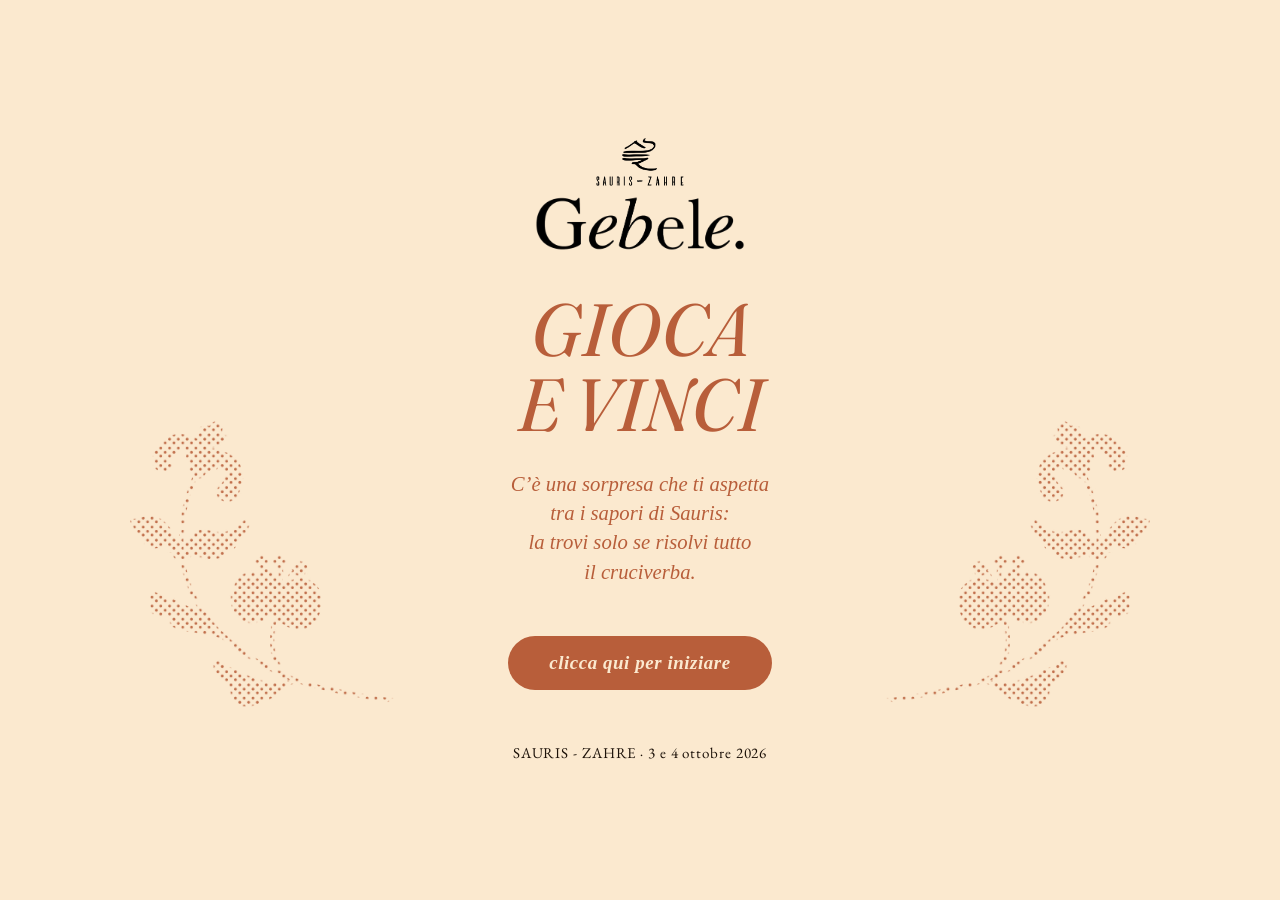
==== commit 357eaf15: "AFFINATURA al posto di AFFINAZIONE, logo solo in testata - nono indovinello riscritto, risposta a 10" ====
--- a/index.html
+++ b/index.html
@@ -29,7 +29,6 @@
       <a class="btn primary pill" href="cruciverba.html">clicca qui per iniziare</a>
     </div>
     <footer class="page-footer">
-      <img class="footer-logo" src="img/gebele-logo.png" alt="Gebele.">
       <p class="footer-event">SAURIS - ZAHRE &middot; 3 e 4 ottobre 2026</p>
     </footer>
   </div>
--- a/style.css
+++ b/style.css
@@ -338,9 +338,11 @@
 #feedback.ok { color: var(--ok); }
 #feedback.bad { color: var(--ko); }
 
+/* La parola del codice sconto va sempre resa tutta maiuscola. */
 .win-word {
   font-family: 'Fraunces', serif;
   font-weight: 600;
+  text-transform: uppercase;
   font-size: clamp(28px, 8vw, 42px);
   letter-spacing: 0.08em;
   text-align: center;
@@ -352,25 +354,22 @@
    PIEDE DI PAGINA: marchio e date sempre sulla stessa riga
    ------------------------------------------------------------ */
 
+/* Il marchio Gebele vive solo in testata: qui restano le date, su una riga sola. */
 footer.page-footer {
   display: flex;
   flex-direction: row;
   align-items: center;
-  justify-content: space-between;
+  justify-content: center;
   gap: 12px;
   width: 100%;
   margin-top: 44px;
   padding-top: 14px;
   color: var(--ink);
 }
-.footer-logo {
-  width: clamp(84px, 24vw, 150px);
-  height: auto;
-  flex: 0 0 auto;
-}
 .footer-event {
   margin: 0;
-  text-align: right;
+  text-align: center;
+  white-space: nowrap;
   font-size: clamp(10px, 2.9vw, 14px);
   letter-spacing: 0.06em;
   line-height: 1.3;
